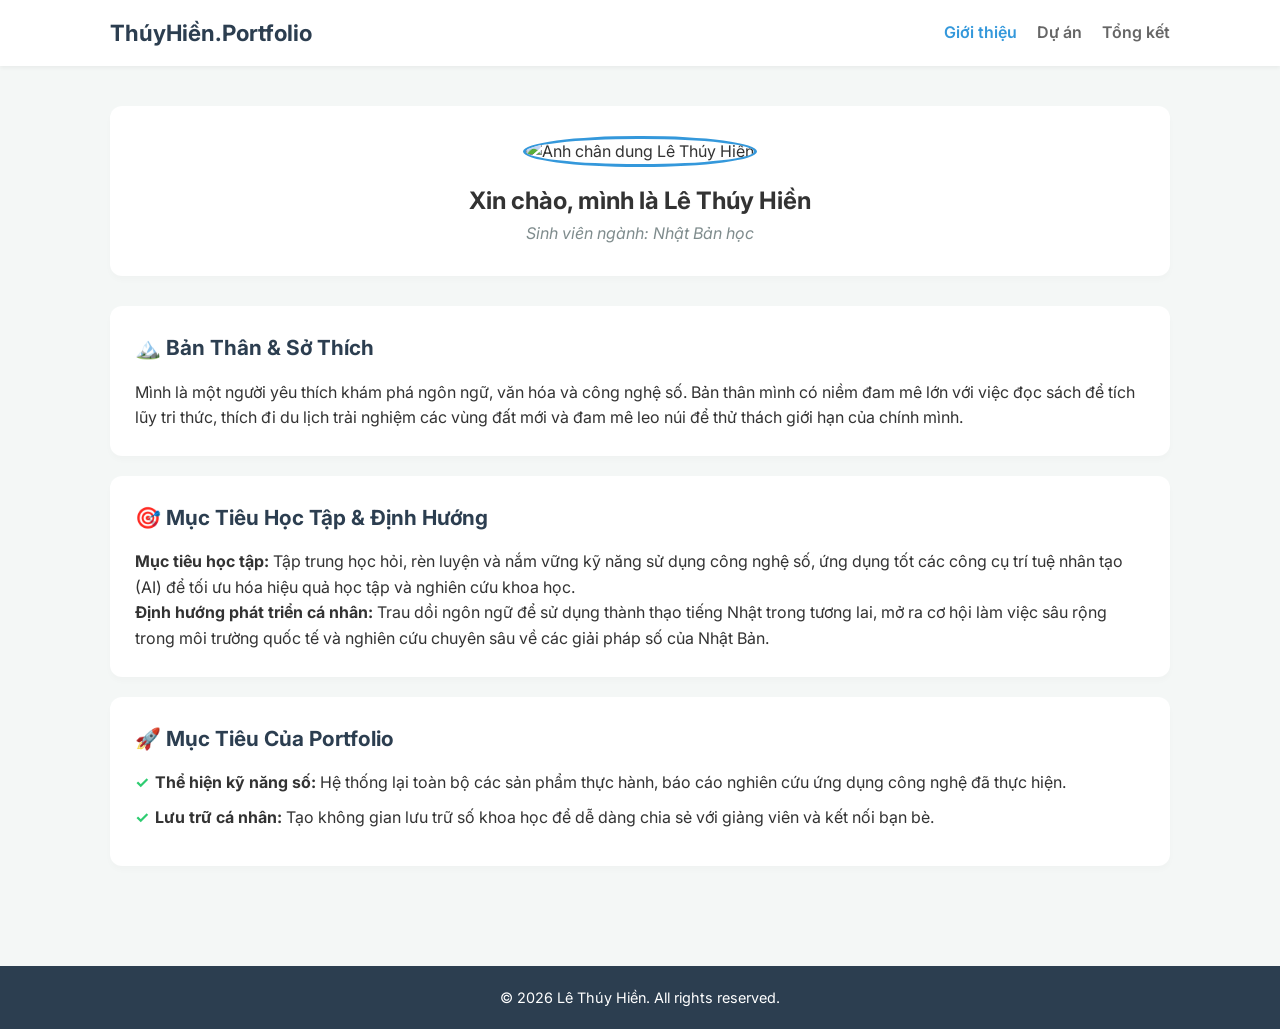
==== index.html @ b901d80b "Add files via upload" ====
<!DOCTYPE html>
<html lang="vi">
<head>
    <meta charset="UTF-8">
    <meta name="viewport" content="width=device-width, initial-scale=1.0">
    <title>Portfolio Cá Nhân - Lê Thúy Hiền</title>
    <link rel="stylesheet" href="style.css">
    <link href="https://fonts.googleapis.com/css2?family=Inter:wght@300;400;600;700&display=swap" rel="stylesheet">
</head>
<body>

    <!-- Thanh điều hướng (Navbar) -->
    <nav class="navbar">
        <div class="nav-container">
            <a href="index.html" class="logo">ThúyHiền.Portfolio</a>
            <ul class="nav-links">
                <li><a href="index.html" class="active">Giới thiệu</a></li>
                <li><a href="du-an.html">Dự án</a></li>
                <li><a href="tong-ket.html">Tổng kết</a></li>
            </ul>
        </div>
    </nav>

    <!-- Nội dung chính Trang Giới thiệu -->
    <main class="container">
        <section class="intro-section">
            <div class="profile-card">
                <!-- Chèn ảnh chân dung theo tên file yêu cầu -->
                <img src="image_ff8770.jpeg" alt="Ảnh chân dung Lê Thúy Hiền" class="avatar">
                <h1>Xin chào, mình là Lê Thúy Hiền</h1>
                <p class="subtitle">Sinh viên ngành: Nhật Bản học</p>
            </div>

            <div class="info-content">
                <div class="card">
                    <h2><span class="icon">🏔️</span> Bản Thân & Sở Thích</h2>
                    <p>Mình là một người yêu thích khám phá ngôn ngữ, văn hóa và công nghệ số. Bản thân mình có niềm đam mê lớn với việc đọc sách để tích lũy tri thức, thích đi du lịch trải nghiệm các vùng đất mới và đam mê leo núi để thử thách giới hạn của chính mình.</p>
                </div>

                <div class="card">
                    <h2><span class="icon">🎯</span> Mục Tiêu Học Tập & Định Hướng</h2>
                    <p><strong>Mục tiêu học tập:</strong> Tập trung học hỏi, rèn luyện và nắm vững kỹ năng sử dụng công nghệ số, ứng dụng tốt các công cụ trí tuệ nhân tạo (AI) để tối ưu hóa hiệu quả học tập và nghiên cứu khoa học.</p>
                    <p><strong>Định hướng phát triển cá nhân:</strong> Trau dồi ngôn ngữ để sử dụng thành thạo tiếng Nhật trong tương lai, mở ra cơ hội làm việc sâu rộng trong môi trường quốc tế và nghiên cứu chuyên sâu về các giải pháp số của Nhật Bản.</p>
                </div>

                <div class="card target-card">
                    <h2><span class="icon">🚀</span> Mục Tiêu Của Portfolio</h2>
                    <ul>
                        <li><strong>Thể hiện kỹ năng số:</strong> Hệ thống lại toàn bộ các sản phẩm thực hành, báo cáo nghiên cứu ứng dụng công nghệ đã thực hiện.</li>
                        <li><strong>Lưu trữ cá nhân:</strong> Tạo không gian lưu trữ số khoa học để dễ dàng chia sẻ với giảng viên và kết nối bạn bè.</li>
                    </ul>
                </div>
            </div>
        </section>
    </main>

    <footer>
        <p>© 2026 Lê Thúy Hiền. All rights reserved.</p>
    </footer>

</body>
</html>
---- style.css ----
/* Khởi tạo cơ bản */
* {
    margin: 0;
    padding: 0;
    box-sizing: border-box;
}

body {
    font-family: 'Inter', sans-serif;
    background-color: #f4f7f6;
    color: #333;
    line-height: 1.6;
}

.container {
    max-width: 1100px;
    margin: 0 auto;
    padding: 40px 20px;
}

/* Thanh điều hướng Navbar */
.navbar {
    background-color: #ffffff;
    box-shadow: 0 2px 4px rgba(0,0,0,0.05);
    position: sticky;
    top: 0;
    z-index: 100;
}

.nav-container {
    display: flex;
    justify-content: space-between;
    align-items: center;
    max-width: 1100px;
    margin: 0 auto;
    padding: 15px 20px;
}

.logo {
    font-size: 1.4rem;
    font-weight: 700;
    color: #2c3e50;
    text-decoration: none;
}

.nav-links {
    list-style: none;
    display: flex;
    gap: 20px;
}

.nav-links a {
    text-decoration: none;
    color: #666;
    font-weight: 600;
    transition: color 0.3s;
}

.nav-links a:hover, .nav-links a.active {
    color: #3498db;
}

/* Trang Giới thiệu Styles */
.intro-section {
    display: flex;
    flex-direction: column;
    gap: 30px;
}

.profile-card {
    text-align: center;
    background: #ffffff;
    padding: 30px;
    border-radius: 12px;
    box-shadow: 0 4px 6px rgba(0,0,0,0.02);
}

.avatar {
    width: 120px;
    height: 120px;
    border-radius: 50%;
    object-fit: cover;
    margin-bottom: 15px;
    border: 3px solid #3498db;
}

.subtitle {
    color: #7f8c8d;
    font-style: italic;
}

.card {
    background: white;
    padding: 25px;
    border-radius: 12px;
    box-shadow: 0 4px 6px rgba(0,0,0,0.02);
    margin-bottom: 20px;
}

.card h2 {
    font-size: 1.3rem;
    color: #2c3e50;
    margin-bottom: 15px;
}

.target-card ul {
    list-style-type: none;
}

.target-card li {
    margin-bottom: 10px;
    position: relative;
    padding-left: 20px;
}

.target-card li::before {
    content: "✓";
    position: absolute;
    left: 0;
    color: #2ecc71;
    font-weight: bold;
}

/* Trang Dự án Styles */
.page-header {
    text-align: center;
    margin-bottom: 40px;
}

.page-header h1 {
    color: #2c3e50;
    margin-bottom: 10px;
}

.projects-grid {
    display: grid;
    grid-template-columns: repeat(auto-fit, minmax(320px, 1fr));
    gap: 25px;
}

.project-card {
    background: white;
    padding: 25px;
    border-radius: 12px;
    box-shadow: 0 4px 10px rgba(0,0,0,0.03);
    display: flex;
    flex-direction: column;
    justify-content: space-between;
    border-top: 4px solid #3498db;
    transition: transform 0.3s;
}

.project-card:hover {
    transform: translateY(-5px);
}

.project-badge {
    background-color: #e8f4fd;
    color: #3498db;
    padding: 5px 10px;
    border-radius: 20px;
    font-size: 0.8rem;
    font-weight: 600;
    width: fit-content;
    margin-bottom: 15px;
}

.project-card h3 {
    color: #2c3e50;
    margin-bottom: 15px;
}

.meta {
    font-size: 0.9rem;
    color: #555;
    margin-bottom: 12px;
}

.btn-download {
    display: inline-block;
    background-color: #3498db;
    color: white;
    text-align: center;
    padding: 10px 15px;
    border-radius: 6px;
    text-decoration: none;
    font-weight: 600;
    margin-top: 15px;
    transition: background 0.3s;
}

.btn-download:hover {
    background-color: #2980b9;
}

/* Chân trang Footer */
footer {
    text-align: center;
    padding: 20px;
    background-color: #2c3e50;
    color: white;
    margin-top: 40px;
    font-size: 0.9rem;
}

/* Responsive cho điện thoại */
@media (max-width: 768px) {
    .nav-container {
        flex-direction: column;
        gap: 10px;
    }
}
.bg-light {
    background-color: #fcfcfc;
    border-left: 4px solid #e67e22;
}

blockquote {
    margin-top: 15px;
    padding: 15px;
    background-color: #e8f4fd;
    border-left: 4px solid #3498db;
    border-radius: 4px;
    font-size: 0.95rem;
}

.summary-content {
    display: flex;
    flex-direction: column;
    gap: 20px;
}
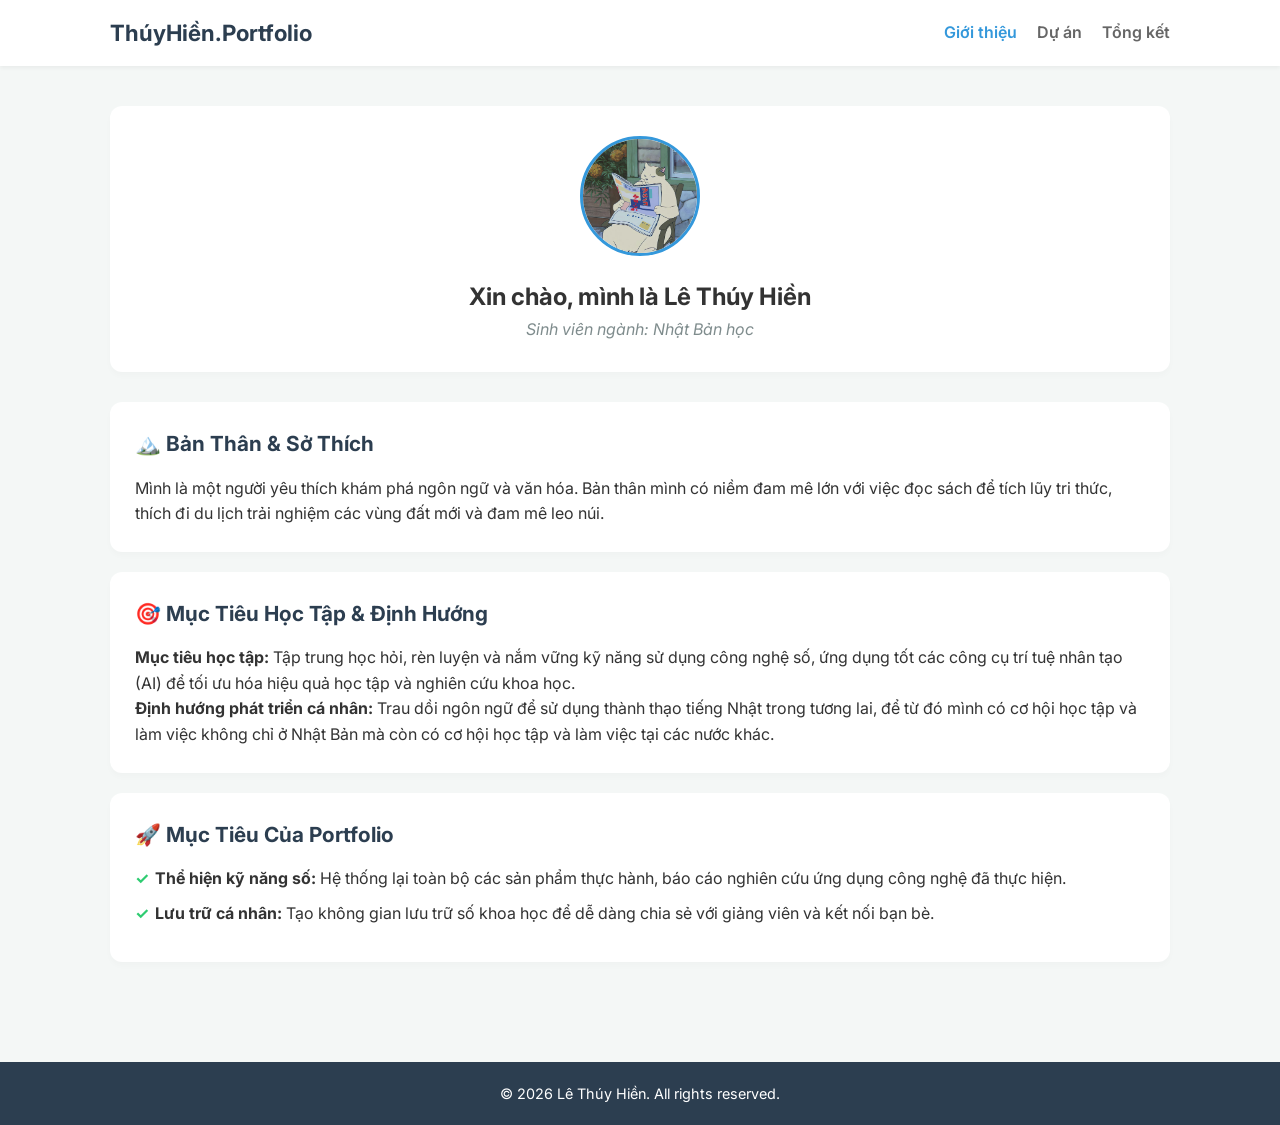
==== commit b5e04d10: "Add files via upload" ====
--- a/index.html
+++ b/index.html
@@ -26,7 +26,7 @@
         <section class="intro-section">
             <div class="profile-card">
                 <!-- Chèn ảnh chân dung theo tên file yêu cầu -->
-                <img src="image_ff8770.jpeg" alt="Ảnh chân dung Lê Thúy Hiền" class="avatar">
+                <img src="image_ff8770.jpg" onerror="this.onerror=null; this.src='image_ff8770.png'; this.alt='Ảnh chân dung Thúy Hiền';" alt="Ảnh chân dung Lê Thúy Hiền" class="avatar">
                 <h1>Xin chào, mình là Lê Thúy Hiền</h1>
                 <p class="subtitle">Sinh viên ngành: Nhật Bản học</p>
             </div>
@@ -34,13 +34,13 @@
             <div class="info-content">
                 <div class="card">
                     <h2><span class="icon">🏔️</span> Bản Thân & Sở Thích</h2>
-                    <p>Mình là một người yêu thích khám phá ngôn ngữ, văn hóa và công nghệ số. Bản thân mình có niềm đam mê lớn với việc đọc sách để tích lũy tri thức, thích đi du lịch trải nghiệm các vùng đất mới và đam mê leo núi để thử thách giới hạn của chính mình.</p>
+                    <p>Mình là một người yêu thích khám phá ngôn ngữ và văn hóa. Bản thân mình có niềm đam mê lớn với việc đọc sách để tích lũy tri thức, thích đi du lịch trải nghiệm các vùng đất mới và đam mê leo núi.</p>
                 </div>
 
                 <div class="card">
                     <h2><span class="icon">🎯</span> Mục Tiêu Học Tập & Định Hướng</h2>
                     <p><strong>Mục tiêu học tập:</strong> Tập trung học hỏi, rèn luyện và nắm vững kỹ năng sử dụng công nghệ số, ứng dụng tốt các công cụ trí tuệ nhân tạo (AI) để tối ưu hóa hiệu quả học tập và nghiên cứu khoa học.</p>
-                    <p><strong>Định hướng phát triển cá nhân:</strong> Trau dồi ngôn ngữ để sử dụng thành thạo tiếng Nhật trong tương lai, mở ra cơ hội làm việc sâu rộng trong môi trường quốc tế và nghiên cứu chuyên sâu về các giải pháp số của Nhật Bản.</p>
+                    <p><strong>Định hướng phát triển cá nhân:</strong> Trau dồi ngôn ngữ để sử dụng thành thạo tiếng Nhật trong tương lai, để từ đó mình có cơ hội học tập và làm việc không chỉ ở Nhật Bản mà còn có cơ hội học tập và làm việc tại các nước khác.</p>
                 </div>
 
                 <div class="card target-card">
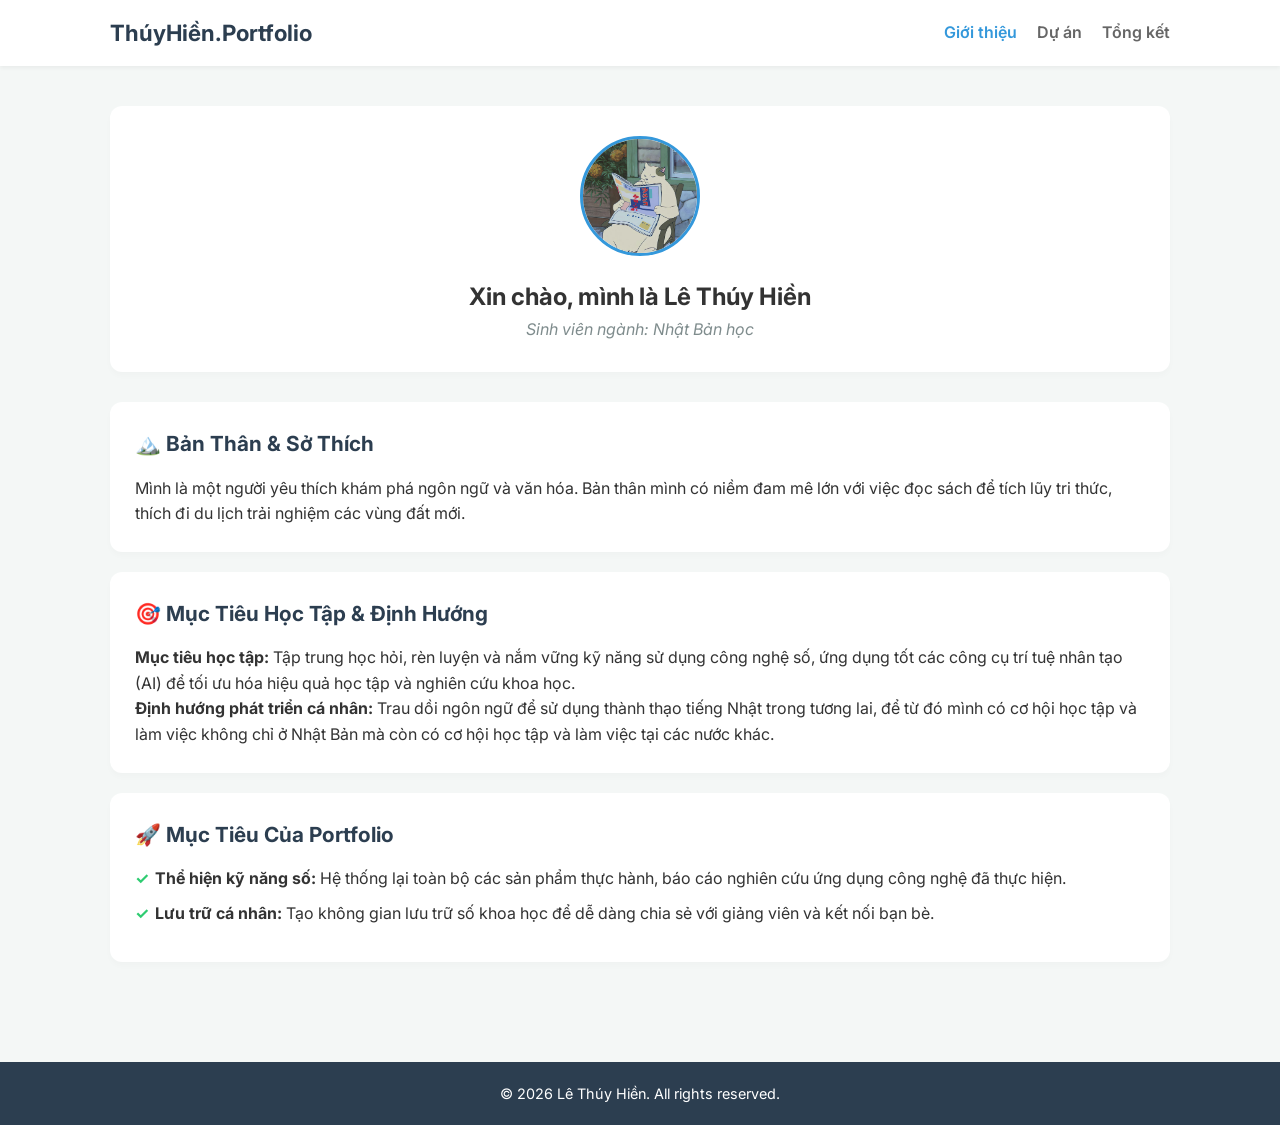
==== commit dfa4e7f1: "Update index.html" ====
--- a/index.html
+++ b/index.html
@@ -34,7 +34,7 @@
             <div class="info-content">
                 <div class="card">
                     <h2><span class="icon">🏔️</span> Bản Thân & Sở Thích</h2>
-                    <p>Mình là một người yêu thích khám phá ngôn ngữ và văn hóa. Bản thân mình có niềm đam mê lớn với việc đọc sách để tích lũy tri thức, thích đi du lịch trải nghiệm các vùng đất mới và đam mê leo núi.</p>
+                    <p>Mình là một người yêu thích khám phá ngôn ngữ và văn hóa. Bản thân mình có niềm đam mê lớn với việc đọc sách để tích lũy tri thức, thích đi du lịch trải nghiệm các vùng đất mới.</p>
                 </div>
 
                 <div class="card">
@@ -59,4 +59,4 @@
     </footer>
 
 </body>
-</html>+</html>
